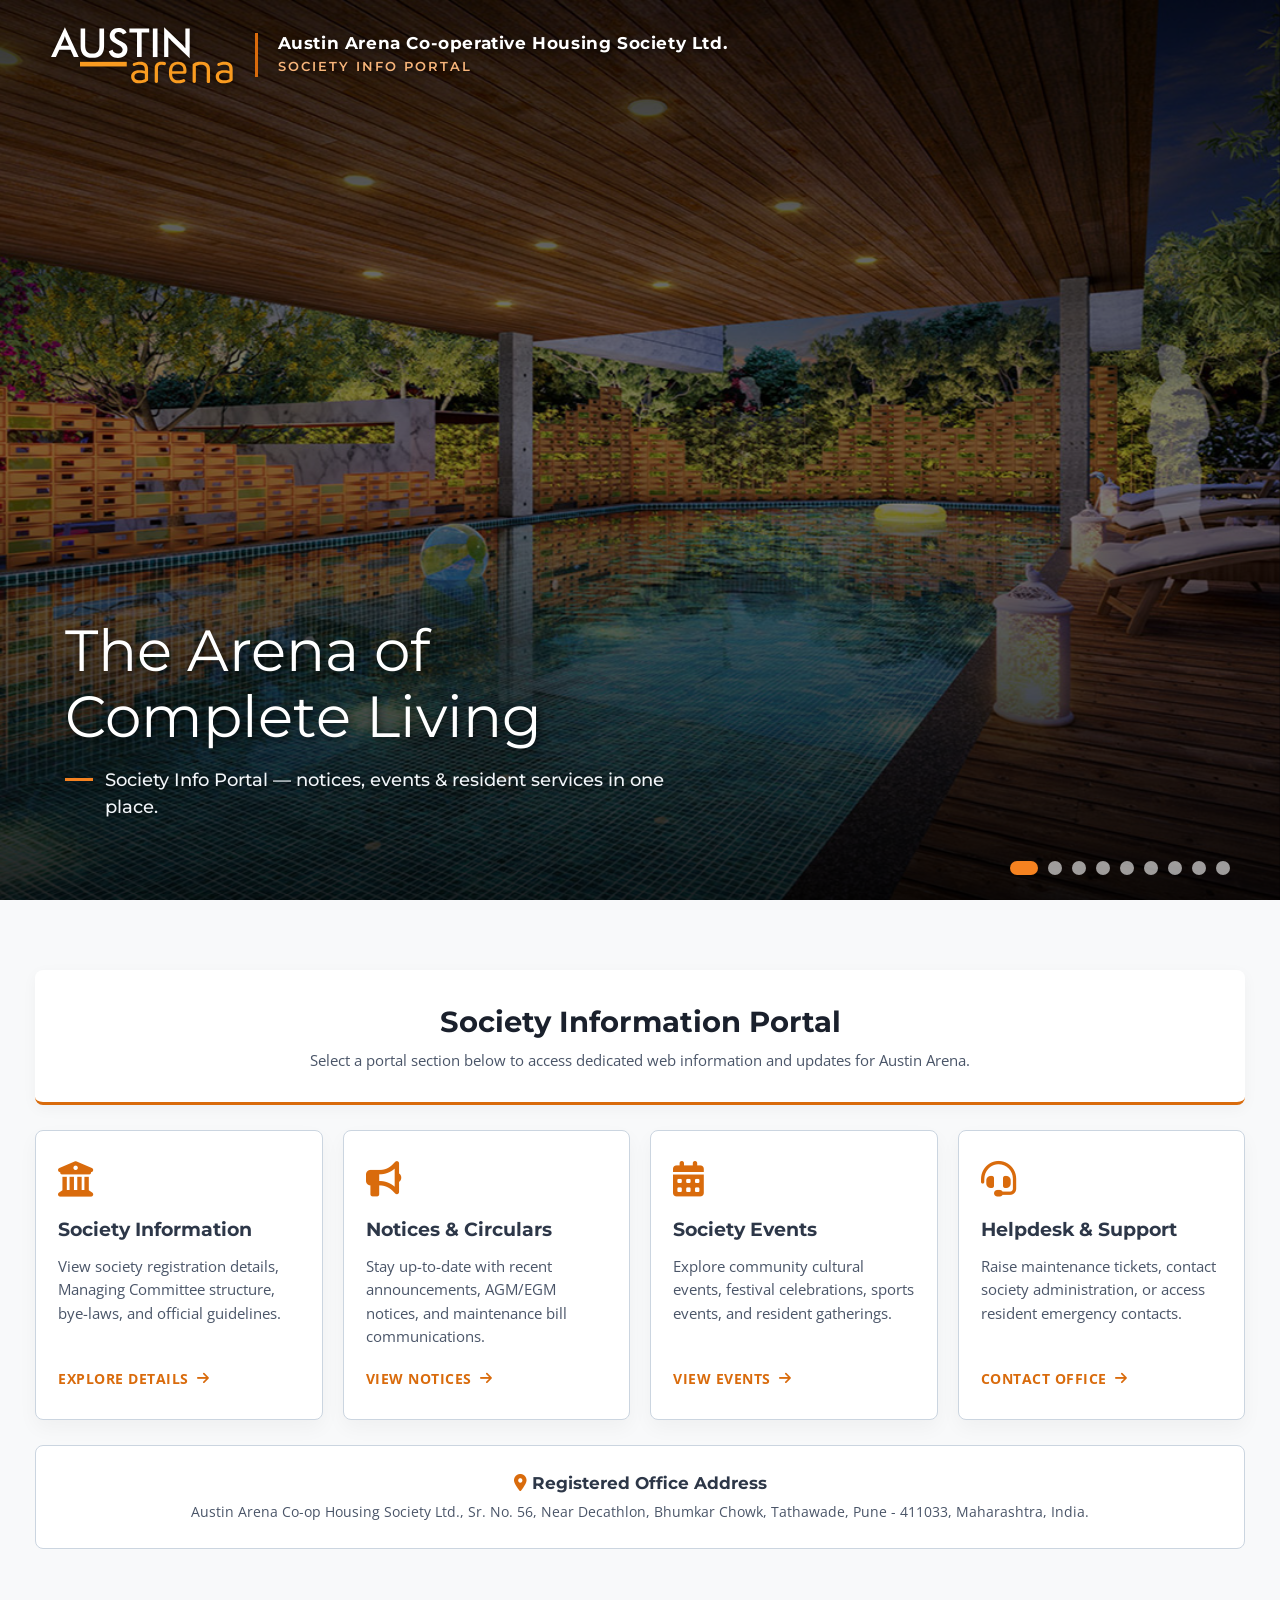
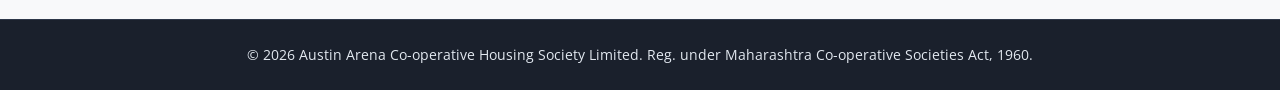
==== index.html @ 54b3a80b "first commit" ====
<!DOCTYPE html>
<html lang="en">
<head>
    <meta charset="UTF-8">
    <meta name="viewport" content="width=device-width, initial-scale=1.0, maximum-scale=5.0">
    <title>Austin Arena Co-operative Housing Society Limited</title>

    <!-- Google Fonts Preconnect & Stylesheets -->
    <link rel="preconnect" href="https://fonts.googleapis.com">
    <link rel="preconnect" href="https://fonts.gstatic.com" crossorigin>
    <link href="https://fonts.googleapis.com/css2?family=Montserrat:wght@400;500;600;700;800&family=Open+Sans:wght@300;400;600&display=swap"
          rel="stylesheet">

    <!-- FontAwesome Icons -->
    <link rel="stylesheet" href="https://cdnjs.cloudflare.com/ajax/libs/font-awesome/6.4.0/css/all.min.css">

    <!-- External CSS -->
    <link rel="stylesheet" href="css/style.css">
</head>
<body>

<!-- ACCESSIBILITY: Skip link for keyboard users -->
<a href="#main-content" class="skip-link">Skip to main content</a>

<!-- HERO CAROUSEL / SLIDER HEADER -->
<div class="hero-container" role="region" aria-roledescription="carousel" aria-label="Society Highlight Gallery">

    <!-- HEADER WITH LOGO -->
    <header>
        <div class="header-inner">
            <a href="index.html" class="logo-container" aria-label="Austin Arena Co-operative Housing Society - Homepage">
                <img src="assets/logo/arena_logo_white.svg"
                     alt="Austin Arena Logo"
                     id="main-logo"
                     onerror="handleLogoError()">

                <div id="logo-fallback" class="logo-fallback" style="display: none;">
                    <span class="brand-top">AUSTIN</span>
                    <span class="brand-bottom">arena</span>
                </div>
            </a>

            <div class="header-brand">
                <span class="header-society-name">Austin Arena Co-operative Housing Society Ltd.</span>
                <span class="header-tagline">Society Info Portal</span>
            </div>
        </div>
    </header>

    <!-- BACKGROUND IMAGE SLIDES -->
    <div class="slider-slide active" role="group" aria-roledescription="slide" aria-label="1 of 9"
         style="background-image: url('assets/images/gallery/arena-gallery-2.jpg');"></div>
    <div class="slider-slide" role="group" aria-roledescription="slide" aria-label="2 of 9"
         style="background-image: url('assets/images/gallery/arena-gallery-1.jpg');"></div>
    <div class="slider-slide" role="group" aria-roledescription="slide" aria-label="3 of 9"
         style="background-image: url('assets/images/gallery/arena-gallery-3.jpg');"></div>
    <div class="slider-slide" role="group" aria-roledescription="slide" aria-label="4 of 9"
         style="background-image: url('assets/images/gallery/arena-gallery-4.jpg');"></div>
    <div class="slider-slide" role="group" aria-roledescription="slide" aria-label="5 of 9"
         style="background-image: url('assets/images/gallery/arena-gallery-5.jpg');"></div>
    <div class="slider-slide" role="group" aria-roledescription="slide" aria-label="6 of 9"
         style="background-image: url('assets/images/gallery/arena-gallery-6.jpg');"></div>
    <div class="slider-slide" role="group" aria-roledescription="slide" aria-label="7 of 9"
         style="background-image: url('assets/images/gallery/arena-gallery-7.jpg');"></div>
    <div class="slider-slide" role="group" aria-roledescription="slide" aria-label="8 of 9"
         style="background-image: url('assets/images/gallery/arena-gallery-8.jpg');"></div>
    <div class="slider-slide" role="group" aria-roledescription="slide" aria-label="9 of 9"
         style="background-image: url('assets/images/gallery/arena-gallery-9.jpg');"></div>
    <div class="slider-overlay"></div>

    <!-- HERO TEXT CONTENT -->
    <div class="hero-content">
        <div class="hero-content-inner">
            <h1 class="hero-title">The Arena of<br>Complete Living</h1>
            <p class="hero-tagline">Society Info Portal &mdash; notices, events &amp; resident services in one place.</p>
        </div>
    </div>

    <!-- ACCESSIBLE SLIDER DOT NAVIGATION -->
    <div class="slider-dots" role="tablist" aria-label="Select slide to display">
        <button class="dot active" role="tab" aria-selected="true" data-slide="0" aria-label="Slide 1"></button>
        <button class="dot" role="tab" aria-selected="false" data-slide="1" aria-label="Slide 2"></button>
        <button class="dot" role="tab" aria-selected="false" data-slide="2" aria-label="Slide 3"></button>
        <button class="dot" role="tab" aria-selected="false" data-slide="3" aria-label="Slide 4"></button>
        <button class="dot" role="tab" aria-selected="false" data-slide="4" aria-label="Slide 5"></button>
        <button class="dot" role="tab" aria-selected="false" data-slide="5" aria-label="Slide 6"></button>
        <button class="dot" role="tab" aria-selected="false" data-slide="6" aria-label="Slide 7"></button>
        <button class="dot" role="tab" aria-selected="false" data-slide="7" aria-label="Slide 8"></button>
        <button class="dot" role="tab" aria-selected="false" data-slide="8" aria-label="Slide 9"></button>
    </div>
</div>

<!-- MAIN CONTENT PORTAL -->
<main id="main-content" class="highlights-section" tabindex="-1">

    <div class="section-header">
        <h2>Society Information Portal</h2>
        <p>Select a portal section below to access dedicated web information and updates for Austin Arena.</p>
    </div>

    <div class="cards-grid">

        <div class="highlight-card">
            <div>
                <i class="fa-solid fa-building-columns card-icon" aria-hidden="true"></i>
                <h3 class="card-title">Society Information</h3>
                <p class="card-text">View society registration details, Managing Committee structure, bye-laws, and
                    official guidelines.</p>
            </div>
            <a href="society-info.html" class="card-btn" aria-label="Explore Society Information Details">Explore Details <i
                    class="fa-solid fa-arrow-right" aria-hidden="true"></i></a>
        </div>

        <div class="highlight-card">
            <div>
                <i class="fa-solid fa-bullhorn card-icon" aria-hidden="true"></i>
                <h3 class="card-title">Notices & Circulars</h3>
                <p class="card-text">Stay up-to-date with recent announcements, AGM/EGM notices, and maintenance bill
                    communications.</p>
            </div>
            <a href="notices.html" class="card-btn" aria-label="View Notices and Circulars">View Notices <i
                    class="fa-solid fa-arrow-right" aria-hidden="true"></i></a>
        </div>

        <div class="highlight-card">
            <div>
                <i class="fa-solid fa-calendar-days card-icon" aria-hidden="true"></i>
                <h3 class="card-title">Society Events</h3>
                <p class="card-text">Explore community cultural events, festival celebrations, sports events, and
                    resident gatherings.</p>
            </div>
            <a href="society-events.html" class="card-btn" aria-label="View Society Events">View Events <i class="fa-solid fa-arrow-right"
                                                                                         aria-hidden="true"></i></a>
        </div>

        <div class="highlight-card">
            <div>
                <i class="fa-solid fa-headset card-icon" aria-hidden="true"></i>
                <h3 class="card-title">Helpdesk & Support</h3>
                <p class="card-text">Raise maintenance tickets, contact society administration, or access resident
                    emergency contacts.</p>
            </div>
            <a href="helpdesk.html" class="card-btn" aria-label="Contact Society Office">Contact Office <i
                    class="fa-solid fa-arrow-right" aria-hidden="true"></i></a>
        </div>

    </div>

    <!-- ADDRESS FOOTER BOX -->
    <address class="address-bar">
        <h3><i class="fa-solid fa-location-dot" style="color: var(--brand-orange);" aria-hidden="true"></i> Registered
            Office Address</h3>
        <p>Austin Arena Co-op Housing Society Ltd., Sr. No. 56, Near Decathlon, Bhumkar Chowk, Tathawade, Pune - 411033,
            Maharashtra, India.</p>
    </address>

</main>

<!-- FOOTER -->
<footer>
    <p>&copy; 2026 Austin Arena Co-operative Housing Society Limited. Reg. under Maharashtra Co-operative Societies Act,
        1960.</p>
</footer>

<!-- External JavaScript -->
<script src="js/main.js"></script>
</body>
</html>
---- css/style.css ----
:root {
    --brand-orange: #d96b0c; /* WCAG 4.5:1 compliant contrast shade */
    --brand-gold: #c5a059;
    --dark-overlay: rgba(0, 0, 0, 0.6);
    --text-dark: #2d3748;
    --bg-light: #f8f9fa;
    --focus-ring: #2563eb;
}

* {
    margin: 0;
    padding: 0;
    box-sizing: border-box;
}

html, body {
    width: 100%;
    overflow-x: hidden;
}

body {
    font-family: 'Open Sans', sans-serif;
    color: var(--text-dark);
    background-color: var(--bg-light);
    line-height: 1.5;
}

/* ACCESSIBILITY: Skip to Content Link */
.skip-link {
    position: absolute;
    top: -100px;
    left: 15px;
    background: #000000;
    color: #ffffff;
    padding: 12px 20px;
    z-index: 100;
    font-weight: 700;
    text-decoration: none;
    border-radius: 4px;
    transition: top 0.2s ease;
}

.skip-link:focus {
    top: 15px;
    outline: 3px solid var(--focus-ring);
}

/* ACCESSIBILITY: Focus States */
:focus-visible {
    outline: 3px solid var(--focus-ring);
    outline-offset: 3px;
}

/* HERO CONTAINER */
.hero-container {
    position: relative;
    width: 100%;
    height: 100vh;
    height: 100svh; /* avoids mobile browser chrome cropping the hero */
    max-height: 900px;
    min-height: 560px;
    overflow: hidden;
    background-color: #111;
}

.slider-slide {
    position: absolute;
    top: 0;
    left: 0;
    width: 100%;
    height: 100%;
    background-size: cover;
    background-position: center center;
    background-repeat: no-repeat;
    opacity: 0;
    transition: opacity 1.2s ease-in-out;
    z-index: 1;
    will-change: opacity;
}

.slider-slide.active {
    opacity: 1;
    z-index: 2;
}

.slider-overlay {
    position: absolute;
    top: 0;
    left: 0;
    width: 100%;
    height: 100%;
    background: linear-gradient(
            to bottom,
            rgba(0, 0, 0, 0.8) 0%,
            rgba(0, 0, 0, 0.45) 50%,
            rgba(0, 0, 0, 0.85) 100%
    );
    z-index: 3;
    pointer-events: none;
}

/* HEADER & LOGO AREA */
header {
    position: absolute;
    top: 0;
    left: 0;
    width: 100%;
    z-index: 10;
    padding: 25px 50px;
}

.header-inner {
    max-width: 1250px;
    margin: 0 auto;
    display: flex;
    align-items: center;
    justify-content: flex-start;
    gap: 20px;
    flex-wrap: wrap;
}

/* HEADER SOCIETY NAME + TAGLINE */
.header-brand {
    display: flex;
    flex-direction: column;
    justify-content: center;
    padding-left: 20px;
    border-left: 3px solid var(--brand-orange);
    min-width: 0;
}

.header-society-name {
    font-family: 'Montserrat', sans-serif;
    font-weight: 700;
    font-size: clamp(0.85rem, 1.6vw, 1.05rem);
    color: #ffffff;
    letter-spacing: 0.6px;
    line-height: 1.25;
    text-shadow: 1px 2px 6px rgba(0, 0, 0, 0.75);
}

.header-tagline {
    font-family: 'Montserrat', sans-serif;
    font-weight: 600;
    font-size: clamp(0.68rem, 1.2vw, 0.8rem);
    color: #f6b47a;
    letter-spacing: 2px;
    text-transform: uppercase;
    margin-top: 3px;
    text-shadow: 1px 2px 5px rgba(0, 0, 0, 0.75);
}

.logo-container {
    display: flex;
    align-items: center;
    text-decoration: none;
    border-radius: 4px;
}

.logo-container img {
    height: 60px;
    max-width: 250px;
    width: auto;
    object-fit: contain;
    filter: drop-shadow(0px 2px 4px rgba(0,0,0,0.6));
}

.logo-fallback {
    display: flex;
    flex-direction: column;
    line-height: 1;
}

.logo-fallback .brand-top {
    font-family: 'Montserrat', sans-serif;
    font-weight: 800;
    font-size: 26px;
    color: #ffffff;
    letter-spacing: 2px;
}

.logo-fallback .brand-bottom {
    font-family: 'Montserrat', sans-serif;
    font-weight: 700;
    font-size: 16px;
    color: #f58220;
    letter-spacing: 1px;
    display: flex;
    align-items: center;
    gap: 5px;
    margin-top: 2px;
}

.logo-fallback .brand-bottom::before {
    content: '';
    width: 14px;
    height: 3px;
    background-color: #f58220;
}

/* HERO CONTENT */
.hero-content {
    position: absolute;
    bottom: 80px;
    left: 0;
    width: 100%;
    z-index: 5;
    color: #ffffff;
}

.hero-content-inner {
    max-width: 1250px;
    margin: 0 auto;
    padding: 0 50px;
}

.hero-title {
    font-family: 'Montserrat', sans-serif;
    font-size: clamp(2.2rem, 5vw, 3.6rem);
    font-weight: 400;
    line-height: 1.15;
    margin-bottom: 15px;
    text-shadow: 2px 3px 8px rgba(0,0,0,0.7);
}

.society-name {
    font-family: 'Montserrat', sans-serif;
    font-size: clamp(0.85rem, 2.5vw, 1.15rem);
    font-weight: 700;
    color: #ffffff;
    letter-spacing: 1.2px;
    text-transform: uppercase;
    text-shadow: 1px 2px 5px rgba(0,0,0,0.7);
    display: flex;
    align-items: center;
    gap: 10px;
    flex-wrap: wrap;
}

.society-name::before {
    content: '';
    display: inline-block;
    width: 25px;
    height: 3px;
    background-color: #f58220;
    flex-shrink: 0;
}

.hero-tagline {
    font-family: 'Montserrat', sans-serif;
    margin-top: 18px;
    max-width: 640px;
    font-size: clamp(0.92rem, 2vw, 1.1rem);
    font-weight: 500;
    color: #f1f5f9;
    text-shadow: 1px 2px 6px rgba(0, 0, 0, 0.8);
    display: flex;
    align-items: flex-start;
    gap: 12px;
}

.hero-tagline::before {
    content: '';
    display: inline-block;
    width: 28px;
    height: 3px;
    background-color: #f58220;
    flex-shrink: 0;
    margin-top: 11px;
}

/* INNER PAGE HERO (shared by sub pages) */
.page-hero {
    position: relative;
    background-color: #111;
    background-image: linear-gradient(rgba(0, 0, 0, 0.72), rgba(0, 0, 0, 0.82)),
    url('../assets/images/arena-about.jpg');
    background-size: cover;
    background-position: center;
    padding: 0 0 55px;
    min-height: 300px;
}

.page-hero header {
    position: relative;
    padding: 25px 50px;
}

.page-hero-content {
    max-width: 1250px;
    margin: 0 auto;
    padding: 35px 50px 0;
    color: #ffffff;
}

.page-hero-content h1 {
    font-family: 'Montserrat', sans-serif;
    font-size: clamp(1.8rem, 4vw, 2.8rem);
    font-weight: 700;
    line-height: 1.15;
}

.page-hero-content p {
    margin-top: 12px;
    max-width: 680px;
    color: #e2e8f0;
    font-size: clamp(0.9rem, 2vw, 1.02rem);
}

.breadcrumb {
    margin-bottom: 14px;
    font-size: 0.85rem;
    color: #cbd5e0;
}

.breadcrumb a {
    color: #f6b47a;
    text-decoration: none;
    font-weight: 600;
}

.breadcrumb a:hover {
    text-decoration: underline;
}

.breadcrumb span {
    margin: 0 8px;
    color: #94a3b8;
}

/* EVENT CARDS */
.event-card {
    background: #ffffff;
    border-radius: 8px;
    border: 1px solid #cbd5e0;
    box-shadow: 0 8px 20px rgba(0, 0, 0, 0.04);
    padding: 26px 22px;
    display: flex;
    flex-direction: column;
    transition: all 0.3s ease;
}

.event-card:hover {
    transform: translateY(-5px);
    box-shadow: 0 12px 25px rgba(0, 0, 0, 0.08);
    border-color: var(--brand-orange);
}

.event-badges {
    display: flex;
    flex-wrap: wrap;
    align-items: center;
    gap: 8px;
    margin-bottom: 14px;
}

.event-badge {
    background: #fff3e6;
    color: #a34d00;
    font-family: 'Montserrat', sans-serif;
    font-size: 0.7rem;
    font-weight: 700;
    letter-spacing: 1px;
    text-transform: uppercase;
    padding: 5px 12px;
    border-radius: 20px;
    display: inline-flex;
    align-items: center;
    gap: 7px;
}

/* Status badges - derived from start/end dates */
.event-badge.upcoming {
    background: #e6f4ea;
    color: #1e6b36;
}

.event-badge.ongoing {
    background: #fdecea;
    color: #b3261e;
}

.event-badge.past {
    background: #edf2f7;
    color: #4a5568;
}

.event-badge.tba {
    background: #f1ecfb;
    color: #5b3fa8;
}

.live-dot {
    width: 8px;
    height: 8px;
    border-radius: 50%;
    background: #d93025;
    flex-shrink: 0;
    animation: pulse 1.6s ease-in-out infinite;
}

@keyframes pulse {
    0%, 100% { opacity: 1; transform: scale(1); }
    50%      { opacity: 0.35; transform: scale(0.75); }
}

/* Optional category tag (Sports, Community, Festival ...) */
.event-tag {
    background: #eef2f7;
    color: #445168;
    font-family: 'Montserrat', sans-serif;
    font-size: 0.68rem;
    font-weight: 600;
    letter-spacing: 0.8px;
    text-transform: uppercase;
    padding: 5px 11px;
    border-radius: 20px;
}

/* "In 6 days" / "Last day" hint */
.event-note {
    font-size: 0.75rem;
    font-weight: 600;
    color: #718096;
    margin-left: auto;
}

/* Completed events are visually de-emphasised */
.event-card.is-past {
    background: #fbfcfd;
}

.event-card.is-past .event-title,
.event-card.is-past .event-desc {
    color: #64748b;
}

/* Ongoing events get a highlighted edge */
.event-card.is-ongoing {
    border-color: var(--brand-orange);
    box-shadow: 0 8px 22px rgba(217, 107, 12, 0.14);
}

/* EVENTS FEED STATUS (loading / empty / error) */
.events-status {
    margin-top: 25px;
    padding: 22px 20px;
    border-radius: 8px;
    text-align: center;
    font-size: 0.94rem;
    border: 1px solid #cbd5e0;
    background: #ffffff;
    color: #4a5568;
}

.events-status.loading::before {
    content: '';
    display: inline-block;
    width: 15px;
    height: 15px;
    margin-right: 10px;
    vertical-align: -2px;
    border: 2px solid #cbd5e0;
    border-top-color: var(--brand-orange);
    border-radius: 50%;
    animation: spin 0.8s linear infinite;
}

.events-status.error {
    border-color: #f5c2c7;
    background: #fdf2f3;
    color: #842029;
}

.events-status.empty {
    border-style: dashed;
}

@keyframes spin {
    to { transform: rotate(360deg); }
}

.event-title {
    font-family: 'Montserrat', sans-serif;
    font-size: 1.2rem;
    font-weight: 700;
    color: #2d3748;
    margin-bottom: 8px;
}

.event-desc {
    font-size: 0.92rem;
    color: #4a5568;
    line-height: 1.6;
    margin-bottom: 18px;
}

.event-meta {
    list-style: none;
    border-top: 1px dashed #cbd5e0;
    padding-top: 15px;
    margin-bottom: 18px;
    display: grid;
    gap: 9px;
}

.event-meta li {
    display: flex;
    align-items: flex-start;
    gap: 10px;
    font-size: 0.88rem;
    color: #4a5568;
}

.event-meta i {
    color: var(--brand-orange);
    width: 16px;
    text-align: center;
    margin-top: 3px;
    flex-shrink: 0;
}

.event-meta strong {
    color: #2d3748;
    font-weight: 600;
}

.event-card .card-btn {
    margin-top: auto;
}

.event-card .card-btn.disabled {
    color: #94a3b8;
    pointer-events: none;
}

/* GENERIC CONTENT PANEL FOR EMPTY PAGES */
.content-panel {
    background: #ffffff;
    border: 1px solid #cbd5e0;
    border-radius: 8px;
    padding: 45px 25px;
    text-align: center;
    margin-top: 25px;
}

.content-panel i {
    font-size: 2.6rem;
    color: var(--brand-orange);
    margin-bottom: 18px;
}

.content-panel h3 {
    font-family: 'Montserrat', sans-serif;
    font-size: 1.25rem;
    color: #2d3748;
    margin-bottom: 8px;
}

.content-panel p {
    color: #4a5568;
    font-size: 0.94rem;
    max-width: 560px;
    margin: 0 auto;
}

.back-link {
    display: inline-flex;
    align-items: center;
    gap: 8px;
    margin-top: 25px;
    color: var(--brand-orange);
    font-weight: 700;
    font-size: 0.85rem;
    text-transform: uppercase;
    letter-spacing: 0.5px;
    text-decoration: none;
}

.back-link:hover {
    color: #b35300;
}

/* SLIDER CONTROLS */
.slider-dots {
    position: absolute;
    bottom: 25px;
    right: 50px;
    z-index: 10;
    display: flex;
    gap: 10px;
}

.dot {
    width: 14px;
    height: 14px;
    border-radius: 50%;
    background-color: rgba(255, 255, 255, 0.6);
    border: 2px solid transparent;
    cursor: pointer;
    transition: all 0.3s ease;
    padding: 0;
}

.dot.active {
    background-color: #f58220;
    width: 28px;
    border-radius: 10px;
}

/* HIGHLIGHT CARDS & PORTAL */
.highlights-section {
    max-width: 1250px;
    margin: 70px auto;
    padding: 0 20px;
    position: relative;
    z-index: 20;
}

/* Inner pages sit closer to their compact hero */
.page-main {
    margin: 45px auto 70px;
}

.section-header {
    background: #ffffff;
    padding: 30px 20px;
    border-radius: 8px;
    box-shadow: 0 4px 15px rgba(0,0,0,0.04);
    border-bottom: 3px solid var(--brand-orange);
    text-align: center;
}

.section-header h2 {
    font-family: 'Montserrat', sans-serif;
    font-size: clamp(1.4rem, 3vw, 1.8rem);
    color: #1a202c;
    font-weight: 700;
}

.section-header p {
    color: #4a5568;
    margin-top: 6px;
    font-size: clamp(0.85rem, 2vw, 0.95rem);
}

.cards-grid {
    display: grid;
    grid-template-columns: repeat(auto-fit, minmax(260px, 1fr));
    gap: 20px;
    margin-top: 25px;
}

.highlight-card {
    background: #ffffff;
    border-radius: 8px;
    padding: 30px 22px;
    border: 1px solid #cbd5e0;
    box-shadow: 0 8px 20px rgba(0,0,0,0.04);
    transition: all 0.3s ease;
    display: flex;
    flex-direction: column;
    justify-content: space-between;
}

.highlight-card:hover {
    transform: translateY(-5px);
    box-shadow: 0 12px 25px rgba(0,0,0,0.08);
    border-color: var(--brand-orange);
}

.card-icon {
    font-size: 2.2rem;
    color: var(--brand-orange);
    margin-bottom: 20px;
}

.card-title {
    font-family: 'Montserrat', sans-serif;
    font-size: 1.18rem;
    font-weight: 700;
    color: #2d3748;
    margin-bottom: 10px;
}

.card-text {
    font-size: 0.92rem;
    color: #4a5568;
    line-height: 1.6;
    margin-bottom: 20px;
}

.card-btn {
    display: inline-flex;
    align-items: center;
    gap: 8px;
    color: var(--brand-orange);
    font-weight: 700;
    font-size: 0.85rem;
    text-transform: uppercase;
    letter-spacing: 0.5px;
    text-decoration: none;
    border-radius: 2px;
}

.card-btn:hover {
    color: #b35300;
}

/* OFFICE ADDRESS BAR */
.address-bar {
    background: #ffffff;
    border-radius: 8px;
    padding: 25px 20px;
    margin-top: 25px;
    border: 1px solid #cbd5e0;
    text-align: center;
    font-style: normal;
}

.address-bar h3 {
    font-family: 'Montserrat', sans-serif;
    font-size: 1.05rem;
    color: #2d3748;
    margin-bottom: 5px;
}

.address-bar p {
    color: #4a5568;
    font-size: 0.9rem;
}

/* FOOTER */
footer {
    background-color: #1a202c;
    color: #e2e8f0;
    text-align: center;
    padding: 25px 20px;
    font-size: 0.85rem;
    border-top: 1px solid #2d3748;
}

/* ACCESSIBILITY: Respect Reduced Motion Preferences */
@media (prefers-reduced-motion: reduce) {
    .slider-slide,
    .dot,
    .highlight-card,
    .event-card {
        transition: none !important;
    }

    .events-status.loading::before {
        animation: none;
    }

    .live-dot {
        animation: none;
    }
}

/* MEDIA QUERIES */
@media (max-width: 992px) {
    header { padding: 20px 30px; }
    .hero-content-inner { padding: 0 30px; }
    .slider-dots { right: 30px; }
    .page-hero header { padding: 20px 30px; }
    .page-hero-content { padding: 30px 30px 0; }
}

@media (max-width: 700px) {
    .header-brand {
        padding-left: 0;
        border-left: none;
        border-top: 3px solid var(--brand-orange);
        padding-top: 8px;
        width: 100%;
    }
    .header-inner { gap: 10px; }
}

@media (max-width: 600px) {
    header { padding: 15px 20px; }
    .logo-container img { height: 45px; }
    .hero-container { height: 100svh; min-height: 480px; }
    .hero-content { bottom: 60px; }
    .hero-content-inner { padding: 0 20px; }
    .hero-tagline { display: flex; font-size: 0.9rem; }
    .page-hero header { padding: 15px 20px; }
    .page-hero-content { padding: 25px 20px 0; }
    .slider-dots {
        right: 50%;
        transform: translateX(50%);
        bottom: 15px;
        flex-wrap: wrap;
        justify-content: center;
        max-width: 80%;
    }
    .highlights-section {
        margin: 45px auto;
        padding: 0 15px;
    }
    .page-main { margin: 35px auto 55px; }
    .highlight-card { padding: 22px 18px; }
}
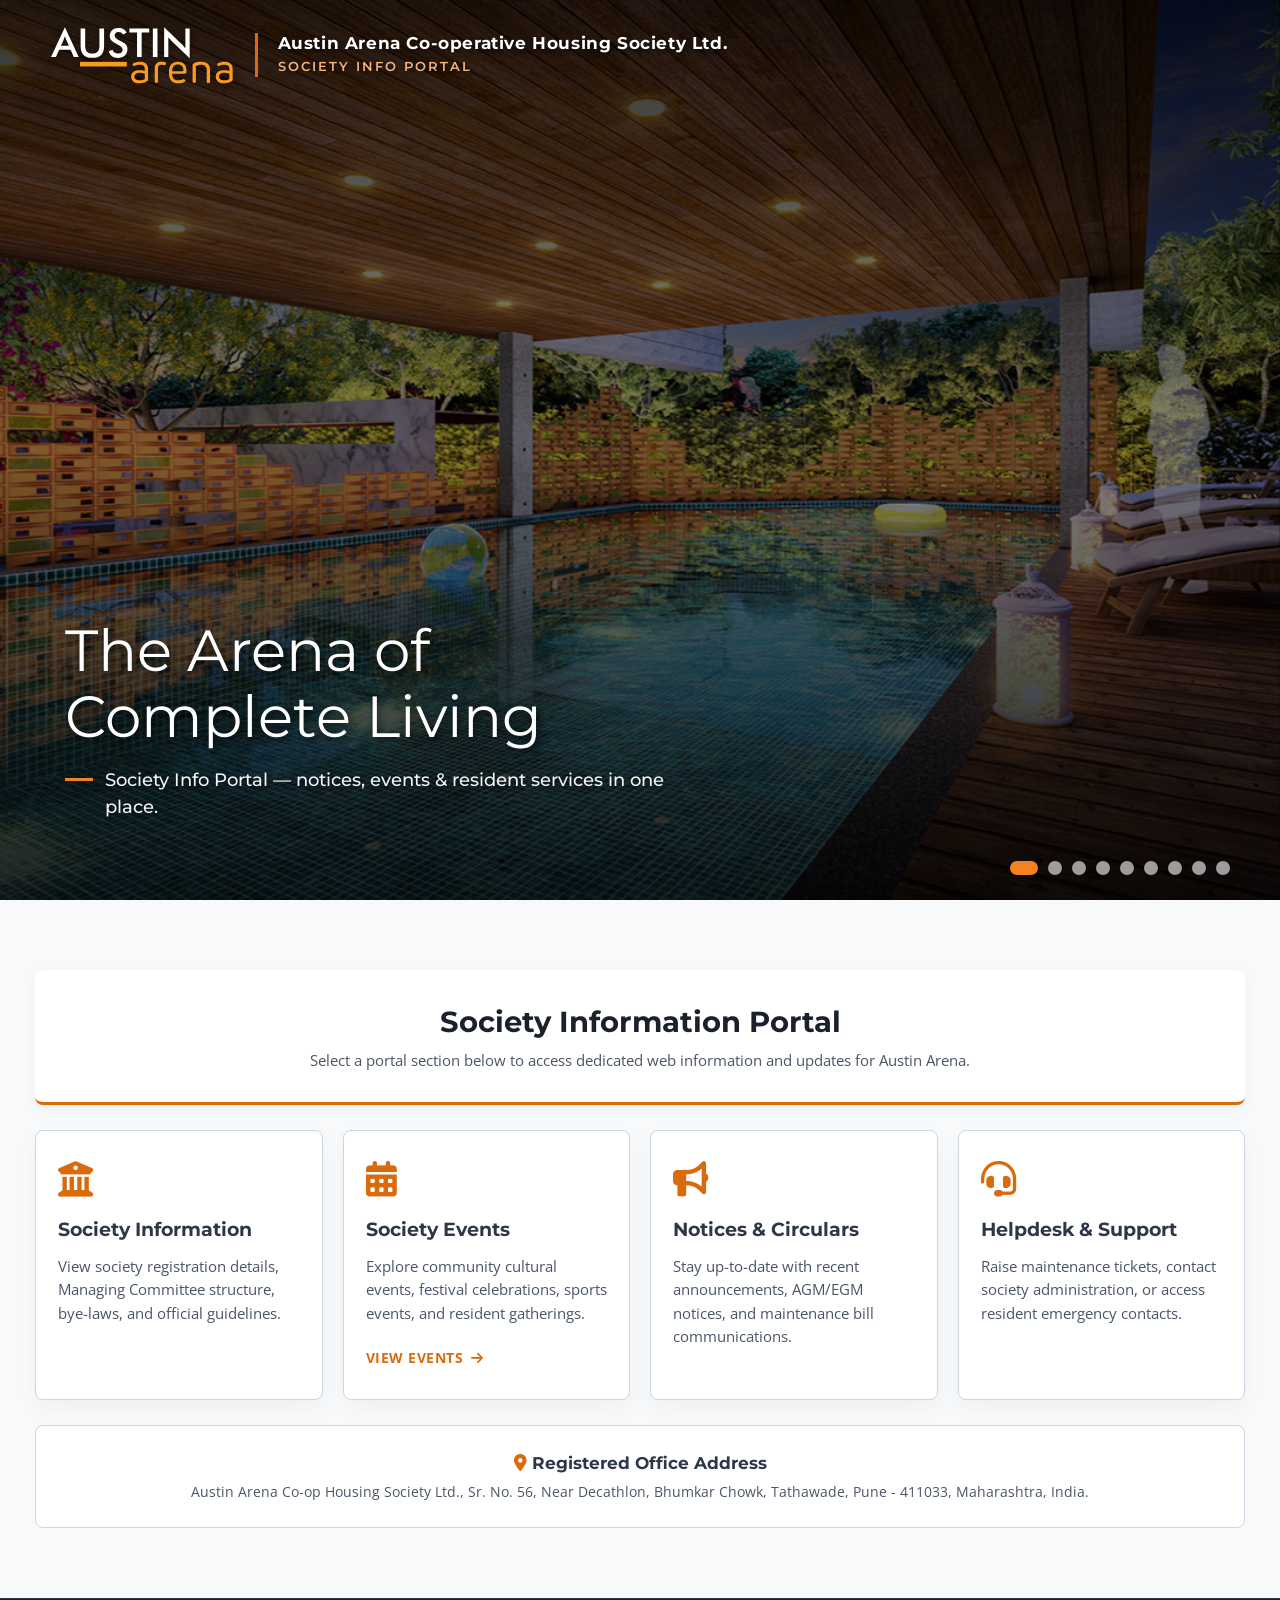
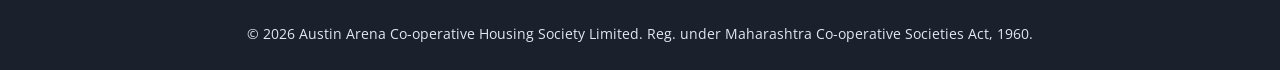
==== commit 7a2ef6f9: "update footer and disable link" ====
--- a/index.html
+++ b/index.html
@@ -107,18 +107,7 @@
                 <p class="card-text">View society registration details, Managing Committee structure, bye-laws, and
                     official guidelines.</p>
             </div>
-            <a href="society-info.html" class="card-btn" aria-label="Explore Society Information Details">Explore Details <i
-                    class="fa-solid fa-arrow-right" aria-hidden="true"></i></a>
-        </div>
-
-        <div class="highlight-card">
-            <div>
-                <i class="fa-solid fa-bullhorn card-icon" aria-hidden="true"></i>
-                <h3 class="card-title">Notices & Circulars</h3>
-                <p class="card-text">Stay up-to-date with recent announcements, AGM/EGM notices, and maintenance bill
-                    communications.</p>
-            </div>
-            <a href="notices.html" class="card-btn" aria-label="View Notices and Circulars">View Notices <i
+            <a href="society-info.html" class="card-btn" style="display: none;" aria-label="Explore Society Information Details">Explore Details <i
                     class="fa-solid fa-arrow-right" aria-hidden="true"></i></a>
         </div>
 
@@ -130,7 +119,18 @@
                     resident gatherings.</p>
             </div>
             <a href="society-events.html" class="card-btn" aria-label="View Society Events">View Events <i class="fa-solid fa-arrow-right"
-                                                                                         aria-hidden="true"></i></a>
+                                                                                                           aria-hidden="true"></i></a>
+        </div>
+
+        <div class="highlight-card">
+            <div>
+                <i class="fa-solid fa-bullhorn card-icon" aria-hidden="true"></i>
+                <h3 class="card-title">Notices & Circulars</h3>
+                <p class="card-text">Stay up-to-date with recent announcements, AGM/EGM notices, and maintenance bill
+                    communications.</p>
+            </div>
+            <a href="notices.html" class="card-btn" style="display: none;" aria-label="View Notices and Circulars">View Notices <i
+                    class="fa-solid fa-arrow-right" aria-hidden="true"></i></a>
         </div>
 
         <div class="highlight-card">
@@ -140,7 +140,7 @@
                 <p class="card-text">Raise maintenance tickets, contact society administration, or access resident
                     emergency contacts.</p>
             </div>
-            <a href="helpdesk.html" class="card-btn" aria-label="Contact Society Office">Contact Office <i
+            <a href="helpdesk.html" class="card-btn" style="display: none;" aria-label="Contact Society Office">Contact Office <i
                     class="fa-solid fa-arrow-right" aria-hidden="true"></i></a>
         </div>
 
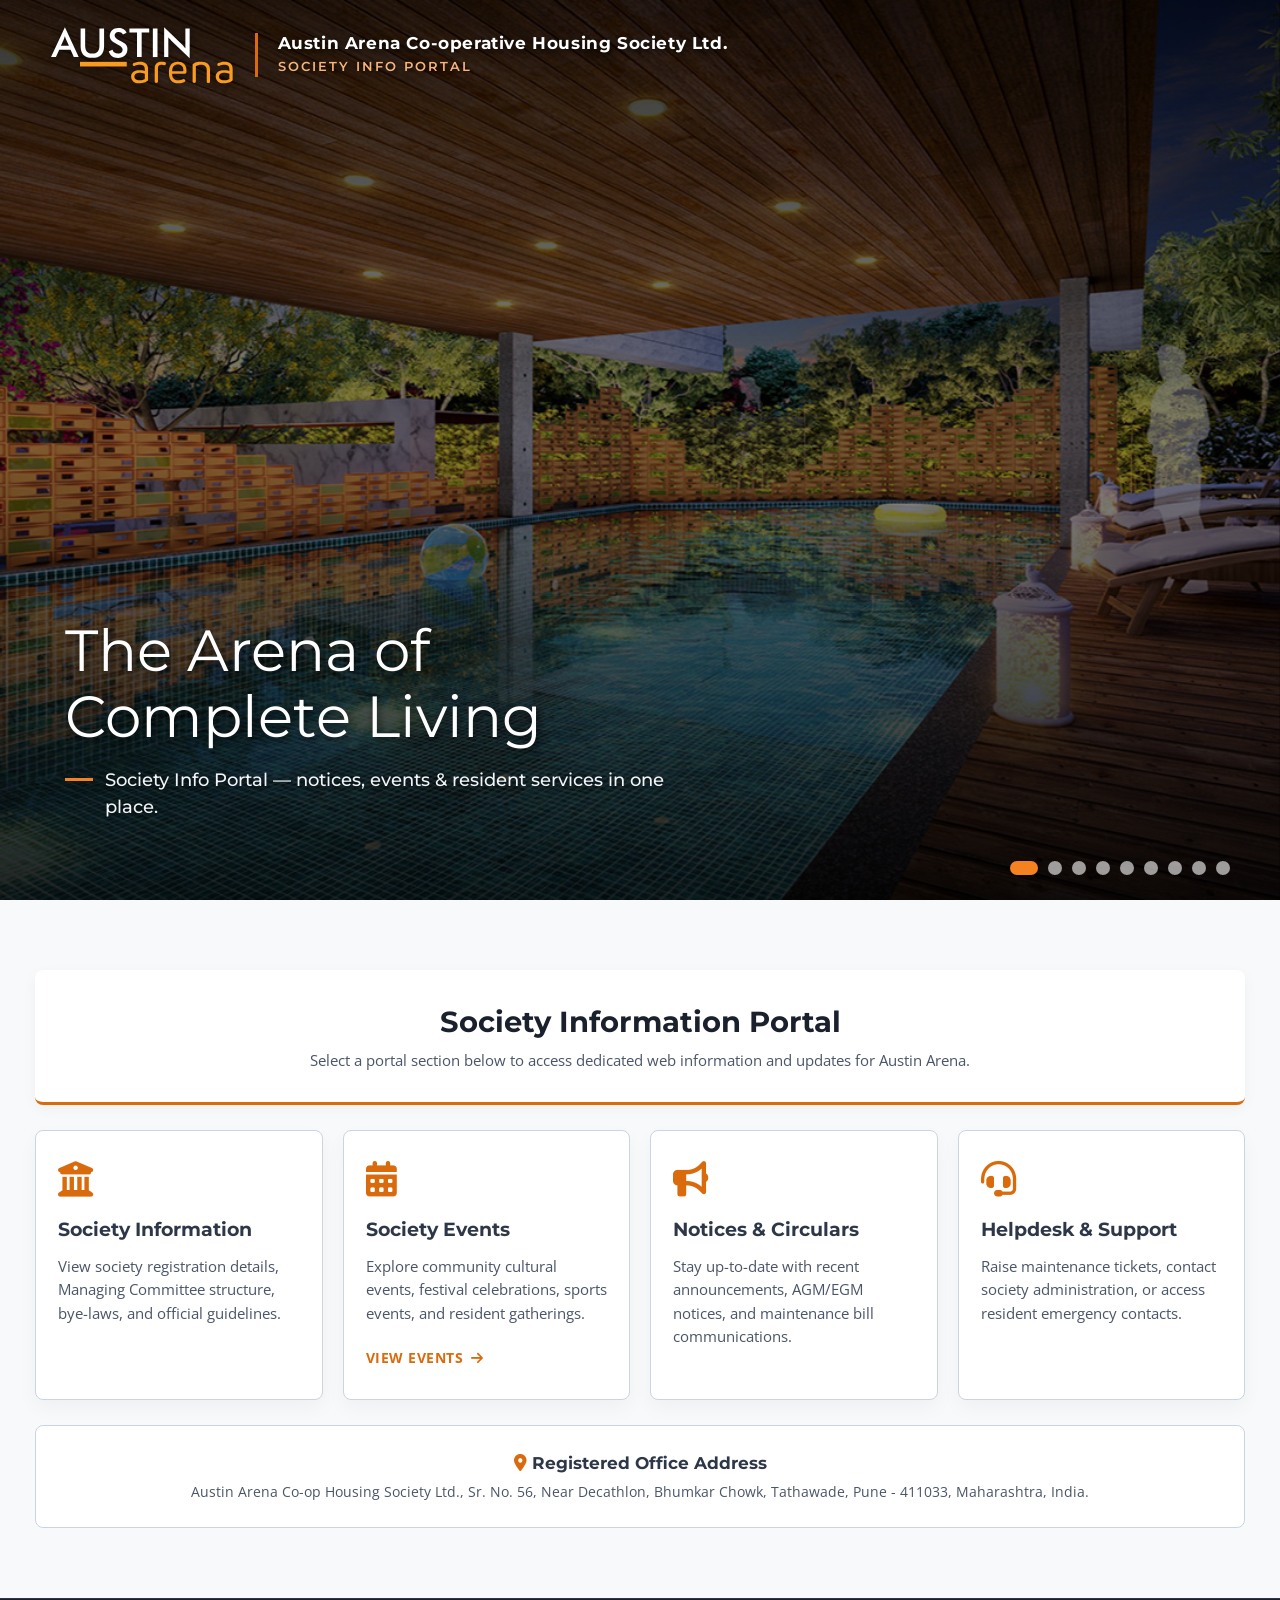
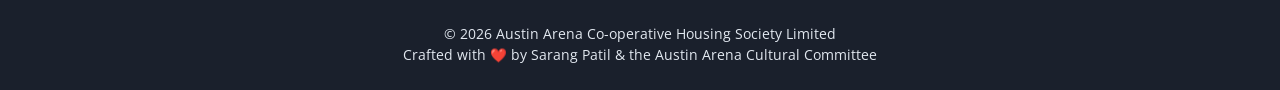
==== commit de5ee53b: "update footer at all places" ====
--- a/index.html
+++ b/index.html
@@ -158,8 +158,12 @@
 
 <!-- FOOTER -->
 <footer>
-    <p>&copy; 2026 Austin Arena Co-operative Housing Society Limited. Reg. under Maharashtra Co-operative Societies Act,
-        1960.</p>
+    <p>
+        &copy; 2026 Austin Arena Co-operative Housing Society Limited
+    </p>
+    <p>
+        Crafted with ❤️ by Sarang Patil &amp; the Austin Arena Cultural Committee
+    </p>
 </footer>
 
 <!-- External JavaScript -->
